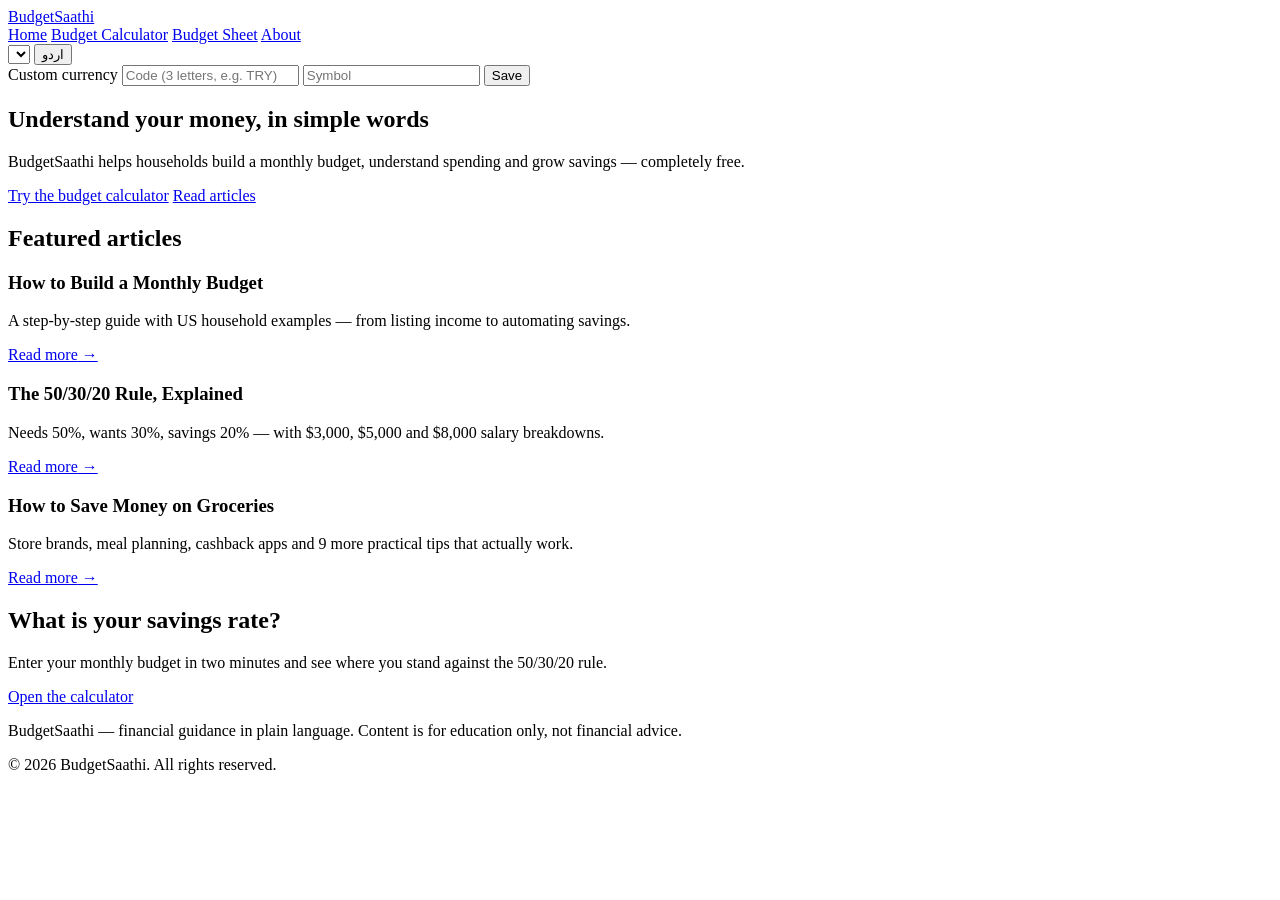
==== budgetsaathi/index.html @ ac10012f "Publish BudgetSaathi free tool" ====
<!DOCTYPE html>
<html lang="en" dir="ltr">
<head>
<meta charset="UTF-8">
<meta name="viewport" content="width=device-width, initial-scale=1">
<title>BudgetSaathi — Monthly Budget Planner & Money Tips</title>
<meta name="description" content="Free monthly budget planner, 50/30/20 rule calculator and practical money-saving tips for households. Build a budget in minutes.">
<meta property="og:type" content="website">
<meta property="og:title" content="BudgetSaathi — Monthly Budget Planner & Money Tips">
<meta property="og:description" content="Free monthly budget planner, 50/30/20 rule calculator and practical money-saving tips.">
<link rel="stylesheet" href="css/style.css">
<script async src="https://pagead2.googlesyndication.com/pagead/js/adsbygoogle.js?client=ca-pub-6062741019970912"
     crossorigin="anonymous"></script>
</head>
<body data-page="home">
<!-- ADSENSE: header leaderboard placeholder (970x90 / responsive) — paste ad code here -->
<header class="site-header">
  <div class="wrap header-in">
    <a class="brand" href="index.html" data-i18n="siteName">BudgetSaathi</a>
    <nav class="nav" aria-label="Main">
      <a href="index.html" data-nav="home" data-i18n="nav.home">Home</a>
      <a href="calculator.html" data-nav="calculator" data-i18n="nav.calc">Budget Calculator</a>
      <a href="planner.html" data-nav="planner" data-i18n="nav.planner">Budget Sheet</a>
      <a href="about.html" data-nav="about" data-i18n="nav.about">About</a>
    </nav>
    <div class="controls">
      <select id="currency" aria-label="Currency"></select>
      <button id="langToggle" type="button">اردو</button>
    </div>
    <div id="customCurBox">
      <span data-i18n="cur.customTitle">Custom currency</span>
      <input id="curCodeInput" maxlength="3" data-i18n-ph="cur.code" placeholder="Code (3 letters, e.g. TRY)">
      <input id="curSymbolInput" maxlength="6" data-i18n-ph="cur.symbol" placeholder="Symbol">
      <button id="curSaveBtn" type="button" data-i18n="cur.save">Save</button>
      <span id="curWarn" style="display:none"></span>
    </div>
  </div>
</header>

<main>
  <section class="hero">
    <div class="wrap">
      <h1 data-i18n="hero.title">Understand your money, in simple words</h1>
      <p data-i18n="hero.sub">BudgetSaathi helps households build a monthly budget, understand spending and grow savings — completely free.</p>
      <a class="btn primary" href="calculator.html" data-i18n="hero.cta1">Try the budget calculator</a>
      <a class="btn ghost" href="#articles" data-i18n="hero.cta2">Read articles</a>
    </div>
  </section>

  <section class="section wrap" id="articles">
    <h2 data-i18n="featured.title">Featured articles</h2>
    <div class="cards">
      <article class="card">
        <h3 data-i18n="cards.p1t">How to Build a Monthly Budget</h3>
        <p data-i18n="cards.p1d">A step-by-step guide with US household examples — from listing income to automating savings.</p>
        <a class="more" href="posts/budget-guide.html"><span data-i18n="featured.readMore">Read more</span> →</a>
      </article>
      <article class="card">
        <h3 data-i18n="cards.p2t">The 50/30/20 Rule, Explained</h3>
        <p data-i18n="cards.p2d">Needs 50%, wants 30%, savings 20% — with $3,000, $5,000 and $8,000 salary breakdowns.</p>
        <a class="more" href="posts/50-30-20-rule.html"><span data-i18n="featured.readMore">Read more</span> →</a>
      </article>
      <article class="card">
        <h3 data-i18n="cards.p3t">How to Save Money on Groceries</h3>
        <p data-i18n="cards.p3d">Store brands, meal planning, cashback apps and 9 more practical tips that actually work.</p>
        <a class="more" href="posts/save-on-groceries.html"><span data-i18n="featured.readMore">Read more</span> →</a>
      </article>
    </div>
  </section>

  <section class="section cta-band">
    <div class="wrap">
      <h2 data-i18n="cta.title">What is your savings rate?</h2>
      <p data-i18n="cta.text">Enter your monthly budget in two minutes and see where you stand against the 50/30/20 rule.</p>
      <a class="btn green" href="calculator.html" data-i18n="cta.button">Open the calculator</a>
    </div>
  </section>
</main>

<footer class="site-footer">
  <div class="wrap">
    <p data-i18n="footer.note">BudgetSaathi — financial guidance in plain language. Content is for education only, not financial advice.</p>
    <p data-i18n="footer.rights">© 2026 BudgetSaathi. All rights reserved.</p>
  </div>
</footer>
<!-- ADSENSE: footer ad unit placeholder (responsive) — paste ad code here -->

<script src="js/strings.js"></script>
<script src="js/posts.js"></script>
<script src="js/app.js"></script>
</body>
</html>
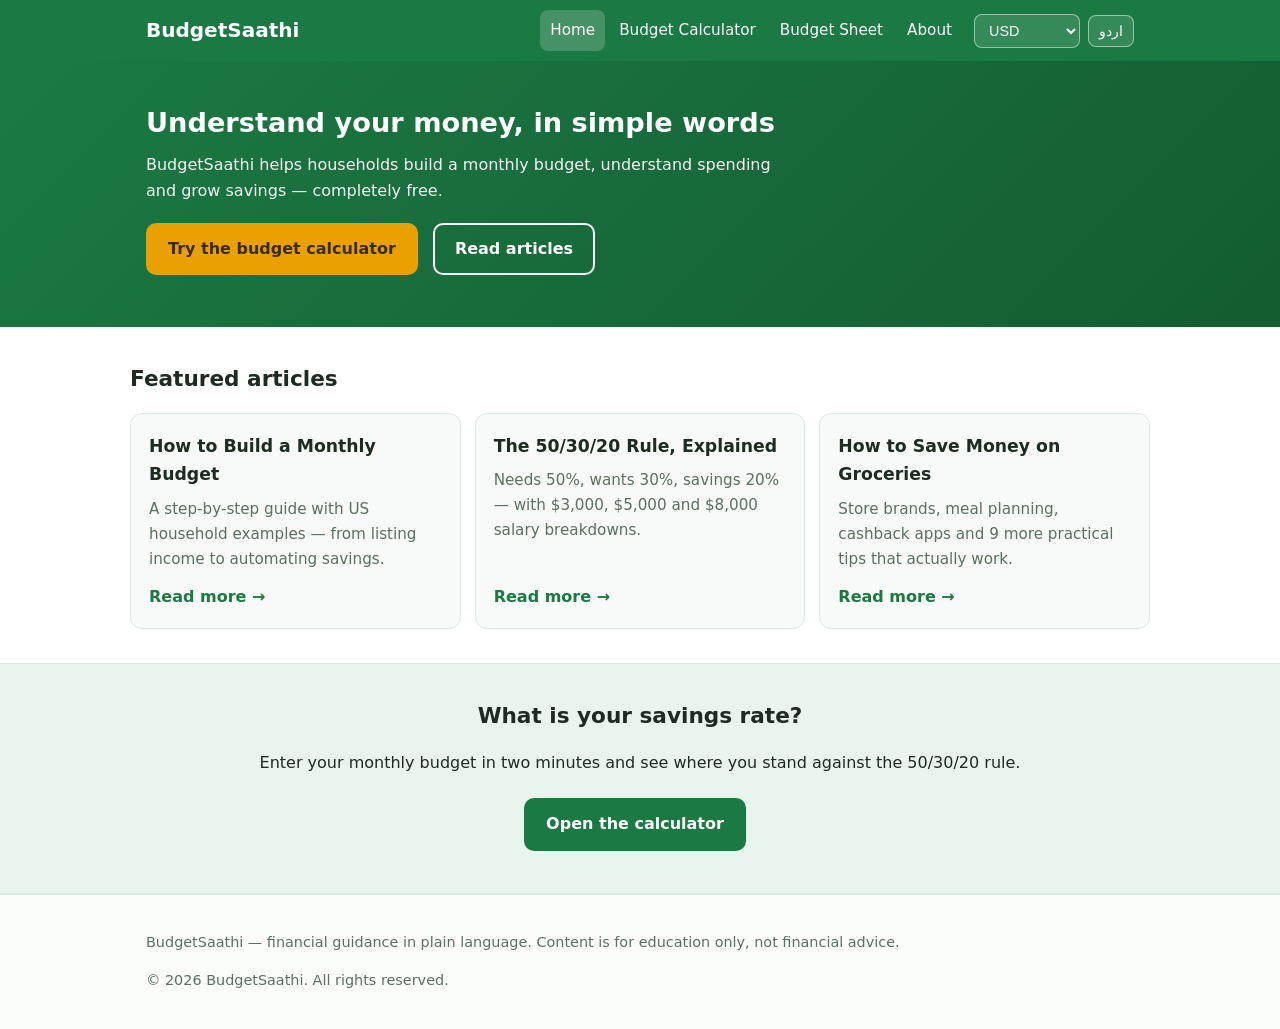
==== commit e8ec16b4: "BudgetSaathi SEO: GA4/canonicals/JSON-LD/OG, baked post bodies" ====
--- a/budgetsaathi/index.html
+++ b/budgetsaathi/index.html
@@ -8,9 +8,37 @@
 <meta property="og:type" content="website">
 <meta property="og:title" content="BudgetSaathi — Monthly Budget Planner & Money Tips">
 <meta property="og:description" content="Free monthly budget planner, 50/30/20 rule calculator and practical money-saving tips.">
+<!-- Google tag (gtag.js) -->
+<script async src="https://www.googletagmanager.com/gtag/js?id=G-WYMWQWRE3F"></script>
+<script>
+  window.dataLayer = window.dataLayer || [];
+  function gtag(){dataLayer.push(arguments);}
+  gtag('js', new Date());
+  gtag('config', 'G-WYMWQWRE3F');
+</script>
+<link rel="canonical" href="https://codekarigarstudio.github.io/budgetsaathi/">
+<meta property="og:url" content="https://codekarigarstudio.github.io/budgetsaathi/">
+<meta property="og:image" content="https://codekarigarstudio.github.io/assets/img/og-preview.jpg">
+<meta property="og:image:width" content="1200">
+<meta property="og:image:height" content="630">
+<meta property="og:image:alt" content="BudgetSaathi — Monthly Budget Planner & Money Tips">
+<meta name="twitter:card" content="summary_large_image">
+<meta name="twitter:image" content="https://codekarigarstudio.github.io/assets/img/og-preview.jpg">
+<script type="application/ld+json">
+{
+  "@context": "https://schema.org",
+  "@type": "WebPage",
+  "name": "BudgetSaathi — Monthly Budget Planner & Money Tips",
+  "url": "https://codekarigarstudio.github.io/budgetsaathi/",
+  "description": "Free monthly budget planner, 50/30/20 rule calculator and practical money-saving tips for households. Build a budget in minutes.",
+  "isPartOf": {
+    "@type": "WebSite",
+    "name": "BudgetSaathi",
+    "url": "https://codekarigarstudio.github.io/budgetsaathi/"
+  }
+}
+</script>
 <link rel="stylesheet" href="css/style.css">
-<script async src="https://pagead2.googlesyndication.com/pagead/js/adsbygoogle.js?client=ca-pub-6062741019970912"
-     crossorigin="anonymous"></script>
 </head>
 <body data-page="home">
 <!-- ADSENSE: header leaderboard placeholder (970x90 / responsive) — paste ad code here -->
--- a/budgetsaathi/css/style.css
+++ b/budgetsaathi/css/style.css
@@ -0,0 +1,106 @@
+/* BudgetSaathi — mobile-first, green/white theme. Logical properties for RTL. */
+:root{
+  --green:#1b7a43; --green-dark:#145c32; --green-light:#e8f5ec;
+  --ink:#1d2b22; --muted:#5c6f62; --bg:#ffffff; --card:#f7faf8;
+  --border:#dce8de; --warn:#b3261e; --gold:#e8a100;
+  --radius:12px; --max:1020px;
+}
+*{box-sizing:border-box}
+html{-webkit-text-size-adjust:100%}
+body{margin:0;font-family:system-ui,-apple-system,"Segoe UI",Roboto,"Noto Sans",Arial,sans-serif;color:var(--ink);background:var(--bg);line-height:1.65}
+.wrap{max-width:var(--max);margin-left:auto;margin-right:auto;margin-inline:auto;padding-left:16px;padding-right:16px;padding-inline:16px}
+a{color:var(--green)}
+img{max-width:100%}
+
+/* header */
+.site-header{background:var(--green);color:#fff;position:sticky;top:0;z-index:50}
+.header-in{display:flex;align-items:center;gap:12px;padding:10px 16px;flex-wrap:wrap}
+.brand{color:#fff;font-weight:800;font-size:1.25rem;text-decoration:none;margin-right:auto;margin-inline-end:auto}
+.nav{display:flex;gap:4px;flex-wrap:wrap}
+.nav a{color:#fff;text-decoration:none;padding:8px 10px;border-radius:8px;font-size:.95rem}
+.nav a:hover,.nav a.active{background:rgba(255,255,255,.18)}
+.controls{display:flex;gap:8px;align-items:center}
+.controls select,.controls button{border:1px solid rgba(255,255,255,.5);background:rgba(255,255,255,.12);color:#fff;border-radius:8px;padding:7px 10px;font-size:.9rem;cursor:pointer}
+.controls select option{color:#111}
+#customCurBox{display:none;gap:6px;align-items:center;background:rgba(255,255,255,.12);padding:6px 8px;border-radius:8px;flex-wrap:wrap}
+#customCurBox.show{display:flex}
+#customCurBox input{width:90px;padding:6px;border-radius:6px;border:1px solid #ccc;font-size:.85rem}
+#customCurBox button{padding:6px 10px}
+
+/* hero */
+.hero{background:linear-gradient(135deg,var(--green) 0%,var(--green-dark) 100%);color:#fff;padding:44px 0}
+.hero h1{margin:0 0 10px;font-size:1.7rem;line-height:1.35}
+.hero p{margin:0 0 18px;opacity:.95;max-width:640px}
+.btn{display:inline-block;background:#fff;color:var(--green-dark);font-weight:700;padding:11px 20px;border-radius:10px;text-decoration:none;border:2px solid #fff;margin-right:10px;margin-inline-end:10px;margin-bottom:8px}
+.btn.primary{background:var(--gold);border-color:var(--gold);color:#3a2b00}
+.btn.ghost{background:transparent;color:#fff}
+.btn.green{background:var(--green);color:#fff;border-color:var(--green)}
+
+/* sections & cards */
+.section{padding:34px 0}
+.section h2{margin:0 0 16px;font-size:1.35rem}
+.cards{display:grid;gap:14px;grid-template-columns:1fr}
+@media(min-width:700px){.cards{grid-template-columns:repeat(3,1fr)}}
+.card{background:var(--card);border:1px solid var(--border);border-radius:var(--radius);padding:18px;display:flex;flex-direction:column}
+.card h3{margin:0 0 8px;font-size:1.08rem}
+.card p{margin:0 0 12px;color:var(--muted);font-size:.95rem;flex:1}
+.card a.more{font-weight:700;text-decoration:none}
+.cta-band{background:var(--green-light);border-block:1px solid var(--border);text-align:center}
+.cta-band .btn{margin-top:6px}
+
+/* footer */
+.site-footer{border-top:1px solid var(--border);padding:22px 0;color:var(--muted);font-size:.9rem;background:#fbfdfb}
+
+/* calculator */
+.calc-grid{display:grid;gap:18px}
+@media(min-width:860px){.calc-grid{grid-template-columns:1fr 1fr;align-items:start}}
+.panel{background:var(--card);border:1px solid var(--border);border-radius:var(--radius);padding:18px}
+.panel h2{margin-top:0;font-size:1.15rem}
+.field{margin-bottom:12px}
+.field label{display:block;font-weight:600;margin-bottom:5px;font-size:.95rem}
+.field input{width:100%;padding:10px 12px;border:1px solid var(--border);border-radius:8px;font-size:1rem}
+.field input:focus{outline:2px solid var(--green);border-color:var(--green)}
+.result-row{display:flex;justify-content:space-between;padding:9px 0;border-bottom:1px dashed var(--border);font-size:1.02rem}
+.result-row.total{font-weight:800;font-size:1.15rem;border-bottom:none;color:var(--green-dark)}
+.bars{margin-top:8px}
+.bar-row{display:grid;grid-template-columns:86px 1fr;gap:10px;align-items:center;margin-bottom:14px}
+.bar-row .blabel{font-size:.9rem;font-weight:600}
+.bar{position:relative;height:16px;background:#e3efe5;border-radius:8px;overflow:visible}
+.bar .fill{position:absolute;left:0;inset-inline-start:0;top:0;bottom:0;background:var(--green);border-radius:8px;transition:width .3s}
+.bar .marker{position:absolute;top:-4px;bottom:-4px;width:3px;background:var(--gold);border-radius:2px}
+.bar-legend{display:flex;gap:16px;font-size:.85rem;color:var(--muted);margin-bottom:10px;flex-wrap:wrap}
+.bar-legend i{display:inline-block;width:12px;height:12px;border-radius:3px;margin-right:5px;margin-inline-end:5px;vertical-align:-1px}
+.bar-pct{font-size:.85rem;color:var(--muted)}
+.tips{list-style:none;padding:0;margin:12px 0 0}
+.tips li{background:#fffbe8;border:1px solid #f0dfa0;border-radius:8px;padding:10px 12px;margin-bottom:8px;font-size:.95rem}
+.disclaimer{font-size:.85rem;color:var(--muted);margin-top:14px}
+
+/* article */
+.article{max-width:760px;margin-left:auto;margin-right:auto;margin-inline:auto;padding:26px 0}
+.article h1{font-size:1.6rem;line-height:1.4;margin:0 0 6px}
+.article .meta{color:var(--muted);font-size:.9rem;margin-bottom:14px}
+.article h2{font-size:1.25rem;margin:26px 0 8px;color:var(--green-dark)}
+.article p{margin:0 0 14px}
+.article .lede{font-size:1.1rem;font-weight:500}
+.article .pk-note{background:var(--green-light);border-left:4px solid var(--green);border-inline-start:4px solid var(--green);padding:10px 14px;border-radius:8px}
+.wa-share{display:inline-flex;align-items:center;gap:8px;background:#25d366;color:#fff;font-weight:700;text-decoration:none;padding:10px 18px;border-radius:10px;margin:10px 0 0}
+.share-row{margin:18px 0;padding-top:14px;border-top:1px solid var(--border)}
+
+/* planner sheet */
+.sheet{max-width:760px;margin:0 auto;background:#fff;border:1px solid var(--border);border-radius:var(--radius);padding:22px;box-shadow:0 2px 10px rgba(0,0,0,.05)}
+.sheet h2{margin:0 0 4px}
+.sheet table{width:100%;border-collapse:collapse;margin:14px 0}
+.sheet th,.sheet td{border:1px solid #cfd8d0;padding:9px 10px;text-align:start;font-size:.95rem}
+.sheet th{background:var(--green-light)}
+.sheet td.lbl .ur{display:block;font-size:.82rem;color:var(--muted)}
+.sheet td.amt{height:34px;min-width:110px}
+.sheet tr.total td{font-weight:800;background:#f2f7f3}
+.toolbar{display:flex;gap:10px;align-items:center;margin:16px 0;flex-wrap:wrap}
+
+@media print{
+  .site-header,.site-footer,.toolbar,.no-print,.share-row{display:none!important}
+  body{background:#fff}
+  .sheet{box-shadow:none;border:none;max-width:100%;padding:0}
+  .article{padding:0}
+}
+@page{size:A4;margin:12mm}
